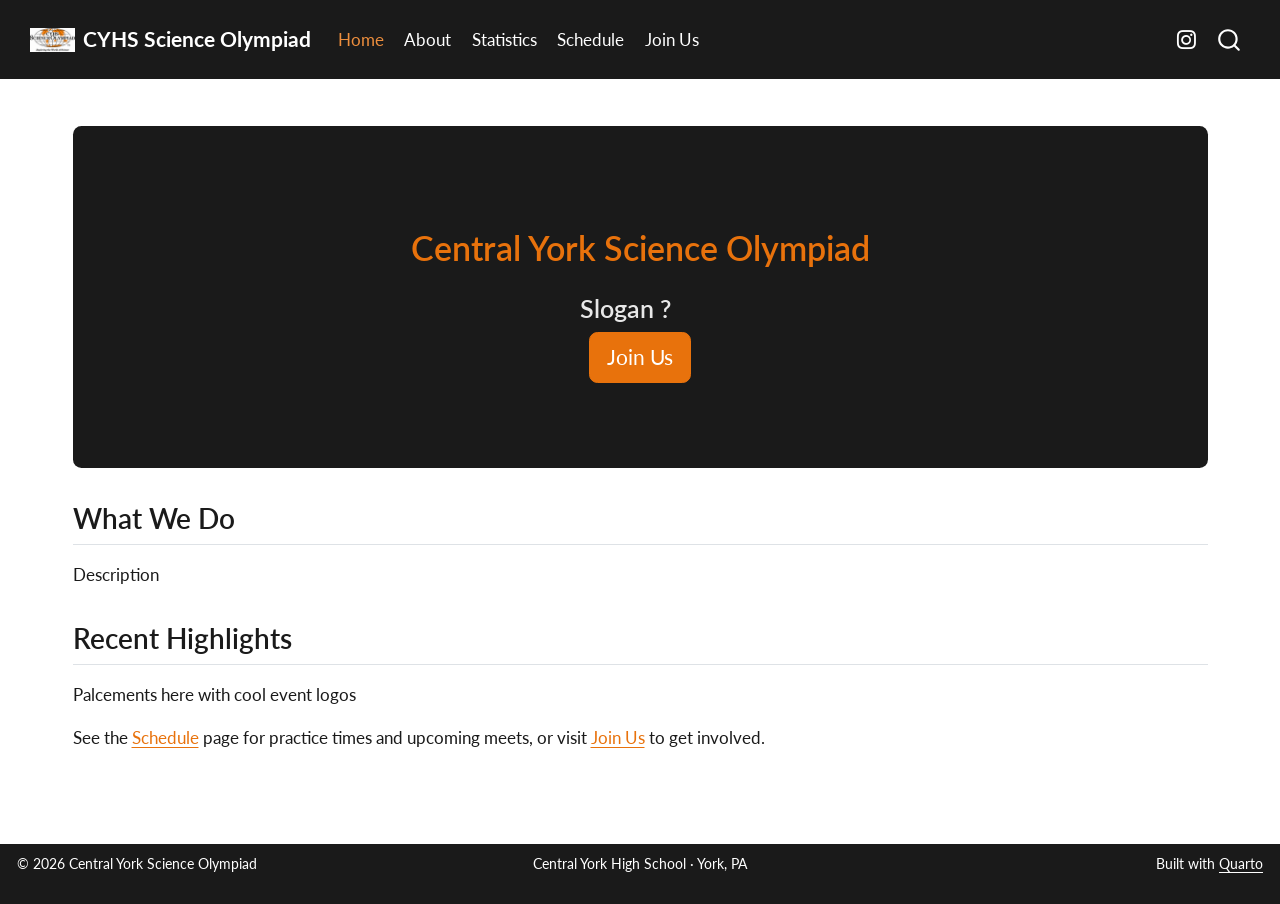
==== docs/index.html @ 3c679096 "fixed stats" ====
<!DOCTYPE html>
<html xmlns="http://www.w3.org/1999/xhtml" lang="en" xml:lang="en"><head>

<meta charset="utf-8">
<meta name="generator" content="quarto-1.10.18">

<meta name="viewport" content="width=device-width, initial-scale=1.0, user-scalable=yes">


<title>Central York Science Olympiad</title>
<style>
/* Default styles provided by pandoc.
** See https://pandoc.org/MANUAL.html#variables-for-html for config info.
*/
span.smallcaps{font-variant: small-caps;}
div.columns{display: flex; gap: 1.5em;}
div.column{flex: auto;}
@media screen {
div.columns{gap: min(4vw, 1.5em);}
div.column{overflow-x: auto;}
}
div.hanging-indent{margin-left: 1.5em; text-indent: -1.5em;}
ul.task-list{list-style: none;}
ul.task-list li input[type="checkbox"] {
  width: 0.8em;
  margin: 0 0.8em 0.2em -1em; /* quarto-specific, see https://github.com/quarto-dev/quarto-cli/issues/4556 */ 
  vertical-align: middle;
}
</style>


<script src="site_libs/quarto-nav/quarto-nav.js"></script>
<script src="site_libs/quarto-nav/headroom.min.js"></script>
<script src="site_libs/clipboard/clipboard.min.js"></script>
<script src="site_libs/quarto-search/autocomplete.umd.js"></script>
<script src="site_libs/quarto-search/fuse.min.js"></script>
<script src="site_libs/quarto-search/quarto-search.js"></script>
<meta name="quarto:offset" content="./">
<link href="./images/CYHSso.png" rel="icon" type="image/png">
<script src="site_libs/quarto-html/quarto.js" type="module"></script>
<script src="site_libs/quarto-html/tabsets/tabsets.js" type="module"></script>
<script src="site_libs/quarto-html/popper.min.js"></script>
<script src="site_libs/quarto-html/tippy.umd.min.js"></script>
<script src="site_libs/quarto-html/anchor.min.js"></script>
<link href="site_libs/quarto-html/tippy.css" rel="stylesheet">
<link href="site_libs/quarto-html/quarto-syntax-highlighting-64a204ab8560d761af7679ceaba22944.css" rel="stylesheet" id="quarto-text-highlighting-styles">
<script src="site_libs/bootstrap/bootstrap.min.js"></script>
<link href="site_libs/bootstrap/bootstrap-icons.css" rel="stylesheet">
<link href="site_libs/bootstrap/bootstrap-e1cdf7e5626cebf085fc516e75eb4f2e.min.css" rel="stylesheet" append-hash="true" id="quarto-bootstrap" data-mode="light">
<script id="quarto-search-options" type="application/json">{
  "location": "navbar",
  "copy-button": false,
  "collapse-after": 3,
  "panel-placement": "end",
  "type": "overlay",
  "limit": 50,
  "keyboard-shortcut": [
    "f",
    "/",
    "s"
  ],
  "show-item-context": false,
  "language": {
    "search-no-results-text": "No results",
    "search-matching-documents-text": "matching documents",
    "search-copy-link-title": "Copy link to search",
    "search-hide-matches-text": "Hide additional matches",
    "search-more-match-text": "more match in this document",
    "search-more-matches-text": "more matches in this document",
    "search-clear-button-title": "Clear",
    "search-text-placeholder": "",
    "search-detached-cancel-button-title": "Cancel",
    "search-submit-button-title": "Submit",
    "search-label": "Search"
  }
}</script>


</head>

<body class="nav-fixed quarto-light">

<div id="quarto-search-results"></div>
  <header id="quarto-header" class="headroom fixed-top">
    <nav class="navbar navbar-expand-lg " data-bs-theme="dark">
      <div class="navbar-container container-fluid">
      <div class="navbar-brand-container mx-auto">
    <a href="./index.html" class="navbar-brand navbar-brand-logo">
    <img src="./images/CYHSso.png" alt="" class="navbar-logo light-content">
    <img src="./images/CYHSso.png" alt="" class="navbar-logo dark-content">
    </a>
    <a class="navbar-brand" href="./index.html">
    <span class="navbar-title">CYHS Science Olympiad</span>
    </a>
  </div>
            <div id="quarto-search" class="" title="Search"></div>
          <button class="navbar-toggler" type="button" data-bs-toggle="collapse" data-bs-target="#navbarCollapse" aria-controls="navbarCollapse" role="menu" aria-expanded="false" aria-label="Toggle navigation" onclick="if (window.quartoToggleHeadroom) { window.quartoToggleHeadroom(); }">
  <span class="navbar-toggler-icon"></span>
</button>
          <div class="collapse navbar-collapse" id="navbarCollapse">
            <ul class="navbar-nav navbar-nav-scroll me-auto">
  <li class="nav-item">
    <a class="nav-link active" href="./index.html" aria-current="page"> 
<span class="menu-text">Home</span></a>
  </li>  
  <li class="nav-item">
    <a class="nav-link" href="./about.html"> 
<span class="menu-text">About</span></a>
  </li>  
  <li class="nav-item">
    <a class="nav-link" href="./stats.html"> 
<span class="menu-text">Statistics</span></a>
  </li>  
  <li class="nav-item">
    <a class="nav-link" href="./schedule.html"> 
<span class="menu-text">Schedule</span></a>
  </li>  
  <li class="nav-item">
    <a class="nav-link" href="./contact.html"> 
<span class="menu-text">Join Us</span></a>
  </li>  
</ul>
            <ul class="navbar-nav navbar-nav-scroll ms-auto">
  <li class="nav-item compact">
    <a class="nav-link" href="https://www.instagram.com/cyhsscioly/"> <i class="bi bi-instagram" role="img" aria-label="Instagram">
</i> 
<span class="menu-text"></span></a>
  </li>  
</ul>
          </div> <!-- /navcollapse -->
            <div class="quarto-navbar-tools">
</div>
      </div> <!-- /container-fluid -->
    </nav>
</header>
<!-- content -->
<div id="quarto-content" class="quarto-container page-columns page-rows-contents page-layout-full page-navbar">
<!-- sidebar -->
<!-- margin-sidebar -->
    
<!-- main -->
<main class="content column-page" id="quarto-document-content"><header id="title-block-header" class="quarto-title-block"></header>




<section id="central-york-science-olympiad" class="level1 hero-banner">
<h1>Central York Science Olympiad</h1>
<section id="slogan" class="level3">
<h3 class="anchored" data-anchor-id="slogan">Slogan ?</h3>
<p><a href="./contact.html" class="btn btn-primary btn-lg" role="button">Join Us</a></p>
</section>
</section>
<section id="what-we-do" class="level2">
<h2 class="anchored" data-anchor-id="what-we-do">What We Do</h2>
<p>Description</p>
</section>
<section id="recent-highlights" class="level2">
<h2 class="anchored" data-anchor-id="recent-highlights">Recent Highlights</h2>
<p>Palcements here with cool event logos</p>
<p>See the <a href="./schedule.html">Schedule</a> page for practice times and upcoming meets, or visit <a href="./contact.html">Join Us</a> to get involved.</p>


</section>

</main> <!-- /main -->
<script id="quarto-html-after-body" type="application/javascript">
  window.document.addEventListener("DOMContentLoaded", function (event) {
    const icon = "";
    const anchorJS = new window.AnchorJS();
    anchorJS.options = {
      placement: 'right',
      icon: icon
    };
    anchorJS.add('.anchored');
    const isCodeAnnotation = (el) => {
      for (const clz of el.classList) {
        if (clz.startsWith('code-annotation-')) {                     
          return true;
        }
      }
      return false;
    }
    const onCopySuccess = function(e) {
      // button target
      const button = e.trigger;
      // don't keep focus
      button.blur();
      // flash "checked"
      button.classList.add('code-copy-button-checked');
      var currentTitle = button.getAttribute("title");
      button.setAttribute("title", "Copied!");
      let tooltip;
      if (window.bootstrap) {
        button.setAttribute("data-bs-toggle", "tooltip");
        button.setAttribute("data-bs-placement", "left");
        button.setAttribute("data-bs-title", "Copied!");
        tooltip = new bootstrap.Tooltip(button, 
          { trigger: "manual", 
            customClass: "code-copy-button-tooltip",
            offset: [0, -8]});
        tooltip.show();    
      }
      setTimeout(function() {
        if (tooltip) {
          tooltip.hide();
          button.removeAttribute("data-bs-title");
          button.removeAttribute("data-bs-toggle");
          button.removeAttribute("data-bs-placement");
        }
        button.setAttribute("title", currentTitle);
        button.classList.remove('code-copy-button-checked');
      }, 1000);
      // clear code selection
      e.clearSelection();
    }
    const getTextToCopy = function(trigger) {
      const outerScaffold = trigger.parentElement.cloneNode(true);
      const codeEl = outerScaffold.querySelector('code');
      for (const childEl of codeEl.children) {
        if (isCodeAnnotation(childEl)) {
          childEl.remove();
        }
      }
      return codeEl.innerText;
    }
    const clipboard = new window.ClipboardJS('.code-copy-button:not([data-in-quarto-modal])', {
      text: getTextToCopy
    });
    clipboard.on('success', onCopySuccess);
    if (window.document.getElementById('quarto-embedded-source-code-modal')) {
      const clipboardModal = new window.ClipboardJS('.code-copy-button[data-in-quarto-modal]', {
        text: getTextToCopy,
        container: window.document.getElementById('quarto-embedded-source-code-modal')
      });
      clipboardModal.on('success', onCopySuccess);
    }
      var localhostRegex = new RegExp(/^(?:http|https):\/\/localhost\:?[0-9]*\//);
      var mailtoRegex = new RegExp(/^mailto:/);
        var filterRegex = new RegExp("https:\/\/cyhsscioly\.github\.io");
      var isInternal = (href) => {
          return filterRegex.test(href) || localhostRegex.test(href) || mailtoRegex.test(href);
      }
      // Inspect non-navigation links and adorn them if external
     var links = window.document.querySelectorAll('a[href]:not(.nav-link):not(.navbar-brand):not(.toc-action):not(.sidebar-link):not(.sidebar-item-toggle):not(.pagination-link):not(.no-external):not([aria-hidden]):not(.dropdown-item):not(.quarto-navigation-tool):not(.about-link)');
      for (var i=0; i<links.length; i++) {
        const link = links[i];
        if (!isInternal(link.href)) {
          // undo the damage that might have been done by quarto-nav.js in the case of
          // links that we want to consider external
          if (link.dataset.originalHref !== undefined) {
            link.href = link.dataset.originalHref;
          }
            // target, if specified
            link.setAttribute("target", "_blank");
            if (link.getAttribute("rel") === null) {
              link.setAttribute("rel", "noopener");
            }
        }
      }
    function tippyHover(el, contentFn, onTriggerFn, onUntriggerFn) {
      const config = {
        allowHTML: true,
        maxWidth: 500,
        delay: 100,
        arrow: false,
        appendTo: function(el) {
            return el.parentElement;
        },
        interactive: true,
        interactiveBorder: 10,
        theme: 'quarto',
        placement: 'bottom-start',
      };
      if (contentFn) {
        config.content = contentFn;
      }
      if (onTriggerFn) {
        config.onTrigger = onTriggerFn;
      }
      if (onUntriggerFn) {
        config.onUntrigger = onUntriggerFn;
      }
      window.tippy(el, config); 
    }
    const noterefs = window.document.querySelectorAll('a[role="doc-noteref"]');
    for (var i=0; i<noterefs.length; i++) {
      const ref = noterefs[i];
      tippyHover(ref, function() {
        // use id or data attribute instead here
        let href = ref.getAttribute('data-footnote-href') || ref.getAttribute('href');
        try { href = new URL(href).hash; } catch {}
        const id = href.replace(/^#\/?/, "");
        const note = window.document.getElementById(id);
        if (note) {
          return note.innerHTML;
        } else {
          return "";
        }
      });
    }
    const xrefs = window.document.querySelectorAll('a.quarto-xref');
    const processXRef = (id, note) => {
      // Strip column container classes
      const stripColumnClz = (el) => {
        el.classList.remove("page-full", "page-columns");
        if (el.children) {
          for (const child of el.children) {
            stripColumnClz(child);
          }
        }
      }
      stripColumnClz(note)
      if (id === null || id.startsWith('sec-')) {
        // Special case sections, only their first couple elements
        const container = document.createElement("div");
        if (note.children && note.children.length > 2) {
          container.appendChild(note.children[0].cloneNode(true));
          for (let i = 1; i < note.children.length; i++) {
            const child = note.children[i];
            if (child.tagName === "P" && child.innerText === "") {
              continue;
            } else {
              container.appendChild(child.cloneNode(true));
              break;
            }
          }
          if (window.Quarto?.typesetMath) {
            window.Quarto.typesetMath(container);
          }
          return container.innerHTML
        } else {
          if (window.Quarto?.typesetMath) {
            window.Quarto.typesetMath(note);
          }
          return note.innerHTML;
        }
      } else {
        // Remove any anchor links if they are present
        const anchorLink = note.querySelector('a.anchorjs-link');
        if (anchorLink) {
          anchorLink.remove();
        }
        if (window.Quarto?.typesetMath) {
          window.Quarto.typesetMath(note);
        }
        if (note.classList.contains("callout")) {
          return note.outerHTML;
        } else {
          return note.innerHTML;
        }
      }
    }
    for (var i=0; i<xrefs.length; i++) {
      const xref = xrefs[i];
      tippyHover(xref, undefined, function(instance) {
        instance.disable();
        let url = xref.getAttribute('href');
        let hash = undefined; 
        if (url.startsWith('#')) {
          hash = url;
        } else {
          try { hash = new URL(url).hash; } catch {}
        }
        if (hash) {
          const id = hash.replace(/^#\/?/, "");
          const note = window.document.getElementById(id);
          if (note !== null) {
            try {
              const html = processXRef(id, note.cloneNode(true));
              instance.setContent(html);
            } finally {
              instance.enable();
              instance.show();
            }
          } else {
            // See if we can fetch this
            fetch(url.split('#')[0])
            .then(res => res.text())
            .then(html => {
              const parser = new DOMParser();
              const htmlDoc = parser.parseFromString(html, "text/html");
              const note = htmlDoc.getElementById(id);
              if (note !== null) {
                const html = processXRef(id, note);
                instance.setContent(html);
              } 
            }).finally(() => {
              instance.enable();
              instance.show();
            });
          }
        } else {
          // See if we can fetch a full url (with no hash to target)
          // This is a special case and we should probably do some content thinning / targeting
          fetch(url)
          .then(res => res.text())
          .then(html => {
            const parser = new DOMParser();
            const htmlDoc = parser.parseFromString(html, "text/html");
            const note = htmlDoc.querySelector('main.content');
            if (note !== null) {
              // This should only happen for chapter cross references
              // (since there is no id in the URL)
              // remove the first header
              if (note.children.length > 0 && note.children[0].tagName === "HEADER") {
                note.children[0].remove();
              }
              const html = processXRef(null, note);
              instance.setContent(html);
            } 
          }).finally(() => {
            instance.enable();
            instance.show();
          });
        }
      }, function(instance) {
      });
    }
        let selectedAnnoteEl;
        const selectorForAnnotation = ( cell, annotation) => {
          let cellAttr = 'data-code-cell="' + cell + '"';
          let lineAttr = 'data-code-annotation="' +  annotation + '"';
          const selector = 'span[' + cellAttr + '][' + lineAttr + ']';
          return selector;
        }
        const selectCodeLines = (annoteEl) => {
          const doc = window.document;
          const targetCell = annoteEl.getAttribute("data-target-cell");
          const targetAnnotation = annoteEl.getAttribute("data-target-annotation");
          const annoteSpan = window.document.querySelector(selectorForAnnotation(targetCell, targetAnnotation));
          const lines = annoteSpan.getAttribute("data-code-lines").split(",");
          const lineIds = lines.map((line) => {
            return targetCell + "-" + line;
          })
          let top = null;
          let height = null;
          let parent = null;
          if (lineIds.length > 0) {
              //compute the position of the single el (top and bottom and make a div)
              const el = window.document.getElementById(lineIds[0]);
              top = el.offsetTop;
              height = el.offsetHeight;
              parent = el.parentElement.parentElement;
            if (lineIds.length > 1) {
              const lastEl = window.document.getElementById(lineIds[lineIds.length - 1]);
              const bottom = lastEl.offsetTop + lastEl.offsetHeight;
              height = bottom - top;
            }
            if (top !== null && height !== null && parent !== null) {
              // cook up a div (if necessary) and position it 
              let div = window.document.getElementById("code-annotation-line-highlight");
              if (div === null) {
                div = window.document.createElement("div");
                div.setAttribute("id", "code-annotation-line-highlight");
                div.style.position = 'absolute';
                parent.appendChild(div);
              }
              div.style.top = top - 2 + "px";
              div.style.height = height + 4 + "px";
              div.style.left = 0;
              let gutterDiv = window.document.getElementById("code-annotation-line-highlight-gutter");
              if (gutterDiv === null) {
                gutterDiv = window.document.createElement("div");
                gutterDiv.setAttribute("id", "code-annotation-line-highlight-gutter");
                gutterDiv.style.position = 'absolute';
                const codeCell = window.document.getElementById(targetCell);
                const gutter = codeCell.querySelector('.code-annotation-gutter');
                gutter.appendChild(gutterDiv);
              }
              gutterDiv.style.top = top - 2 + "px";
              gutterDiv.style.height = height + 4 + "px";
            }
            selectedAnnoteEl = annoteEl;
          }
        };
        const unselectCodeLines = () => {
          const elementsIds = ["code-annotation-line-highlight", "code-annotation-line-highlight-gutter"];
          elementsIds.forEach((elId) => {
            const div = window.document.getElementById(elId);
            if (div) {
              div.remove();
            }
          });
          selectedAnnoteEl = undefined;
        };
          // Handle positioning of the toggle
      window.addEventListener(
        "resize",
        throttle(() => {
          elRect = undefined;
          if (selectedAnnoteEl) {
            selectCodeLines(selectedAnnoteEl);
          }
        }, 10)
      );
      function throttle(fn, ms) {
      let throttle = false;
      let timer;
        return (...args) => {
          if(!throttle) { // first call gets through
              fn.apply(this, args);
              throttle = true;
          } else { // all the others get throttled
              if(timer) clearTimeout(timer); // cancel #2
              timer = setTimeout(() => {
                fn.apply(this, args);
                timer = throttle = false;
              }, ms);
          }
        };
      }
        // Attach click handler to the DT
        const annoteDls = window.document.querySelectorAll('dt[data-target-cell]');
        for (const annoteDlNode of annoteDls) {
          annoteDlNode.addEventListener('click', (event) => {
            const clickedEl = event.target;
            if (clickedEl !== selectedAnnoteEl) {
              unselectCodeLines();
              const activeEl = window.document.querySelector('dt[data-target-cell].code-annotation-active');
              if (activeEl) {
                activeEl.classList.remove('code-annotation-active');
              }
              selectCodeLines(clickedEl);
              clickedEl.classList.add('code-annotation-active');
            } else {
              // Unselect the line
              unselectCodeLines();
              clickedEl.classList.remove('code-annotation-active');
            }
          });
        }
    const findCites = (el) => {
      const parentEl = el.parentElement;
      if (parentEl) {
        const cites = parentEl.dataset.cites;
        if (cites) {
          return {
            el,
            cites: cites.split(' ')
          };
        } else {
          return findCites(el.parentElement)
        }
      } else {
        return undefined;
      }
    };
    var bibliorefs = window.document.querySelectorAll('a[role="doc-biblioref"]');
    for (var i=0; i<bibliorefs.length; i++) {
      const ref = bibliorefs[i];
      const citeInfo = findCites(ref);
      if (citeInfo) {
        tippyHover(citeInfo.el, function() {
          var popup = window.document.createElement('div');
          citeInfo.cites.forEach(function(cite) {
            var citeDiv = window.document.createElement('div');
            citeDiv.classList.add('hanging-indent');
            citeDiv.classList.add('csl-entry');
            var biblioDiv = window.document.getElementById('ref-' + cite);
            if (biblioDiv) {
              citeDiv.innerHTML = biblioDiv.innerHTML;
            }
            popup.appendChild(citeDiv);
          });
          return popup.innerHTML;
        });
      }
    }
  });
  </script>
</div> <!-- /content -->
<footer class="footer">
  <div class="nav-footer">
    <div class="nav-footer-left">
<p>© 2026 Central York Science Olympiad</p>
</div>   
    <div class="nav-footer-center">
<p>Central York High School · York, PA</p>
</div>
    <div class="nav-footer-right">
<p>Built with <a href="https://quarto.org">Quarto</a></p>
</div>
  </div>
</footer>




</body></html>
---- docs/site_libs/quarto-html/tippy.css ----
.tippy-box[data-animation=fade][data-state=hidden]{opacity:0}[data-tippy-root]{max-width:calc(100vw - 10px)}.tippy-box{position:relative;background-color:#333;color:#fff;border-radius:4px;font-size:14px;line-height:1.4;white-space:normal;outline:0;transition-property:transform,visibility,opacity}.tippy-box[data-placement^=top]>.tippy-arrow{bottom:0}.tippy-box[data-placement^=top]>.tippy-arrow:before{bottom:-7px;left:0;border-width:8px 8px 0;border-top-color:initial;transform-origin:center top}.tippy-box[data-placement^=bottom]>.tippy-arrow{top:0}.tippy-box[data-placement^=bottom]>.tippy-arrow:before{top:-7px;left:0;border-width:0 8px 8px;border-bottom-color:initial;transform-origin:center bottom}.tippy-box[data-placement^=left]>.tippy-arrow{right:0}.tippy-box[data-placement^=left]>.tippy-arrow:before{border-width:8px 0 8px 8px;border-left-color:initial;right:-7px;transform-origin:center left}.tippy-box[data-placement^=right]>.tippy-arrow{left:0}.tippy-box[data-placement^=right]>.tippy-arrow:before{left:-7px;border-width:8px 8px 8px 0;border-right-color:initial;transform-origin:center right}.tippy-box[data-inertia][data-state=visible]{transition-timing-function:cubic-bezier(.54,1.5,.38,1.11)}.tippy-arrow{width:16px;height:16px;color:#333}.tippy-arrow:before{content:"";position:absolute;border-color:transparent;border-style:solid}.tippy-content{position:relative;padding:5px 9px;z-index:1}
---- docs/site_libs/quarto-html/quarto-syntax-highlighting-64a204ab8560d761af7679ceaba22944.css ----
/* quarto syntax highlight colors */
:root {
  --quarto-hl-ot-color: #003B4F;
  --quarto-hl-at-color: #657422;
  --quarto-hl-ss-color: #20794D;
  --quarto-hl-an-color: #5E5E5E;
  --quarto-hl-fu-color: #4758AB;
  --quarto-hl-st-color: #20794D;
  --quarto-hl-cf-color: #003B4F;
  --quarto-hl-op-color: #5E5E5E;
  --quarto-hl-er-color: #AD0000;
  --quarto-hl-bn-color: #AD0000;
  --quarto-hl-al-color: #AD0000;
  --quarto-hl-va-color: #111111;
  --quarto-hl-bu-color: inherit;
  --quarto-hl-ex-color: inherit;
  --quarto-hl-pp-color: #AD0000;
  --quarto-hl-in-color: #5E5E5E;
  --quarto-hl-vs-color: #20794D;
  --quarto-hl-wa-color: #5E5E5E;
  --quarto-hl-do-color: #5E5E5E;
  --quarto-hl-im-color: #00769E;
  --quarto-hl-ch-color: #20794D;
  --quarto-hl-dt-color: #AD0000;
  --quarto-hl-fl-color: #AD0000;
  --quarto-hl-co-color: #5E5E5E;
  --quarto-hl-cv-color: #5E5E5E;
  --quarto-hl-cn-color: #8f5902;
  --quarto-hl-sc-color: #5E5E5E;
  --quarto-hl-dv-color: #AD0000;
  --quarto-hl-kw-color: #003B4F;
}

/* other quarto variables */
:root {
  --quarto-font-monospace: SFMono-Regular, Menlo, Monaco, Consolas, "Liberation Mono", "Courier New", monospace;
}

/* syntax highlight based on Pandoc's rules */
pre > code.sourceCode > span {
  color: #003B4F;
}

code.sourceCode > span {
  color: #003B4F;
}

div.sourceCode,
div.sourceCode pre.sourceCode {
  color: #003B4F;
}

/* Normal */
code span {
  color: #003B4F;
}

/* Alert */
code span.al {
  color: #AD0000;
  font-style: inherit;
}

/* Annotation */
code span.an {
  color: #5E5E5E;
  font-style: inherit;
}

/* Attribute */
code span.at {
  color: #657422;
  font-style: inherit;
}

/* BaseN */
code span.bn {
  color: #AD0000;
  font-style: inherit;
}

/* BuiltIn */
code span.bu {
  font-style: inherit;
}

/* ControlFlow */
code span.cf {
  color: #003B4F;
  font-weight: bold;
  font-style: inherit;
}

/* Char */
code span.ch {
  color: #20794D;
  font-style: inherit;
}

/* Constant */
code span.cn {
  color: #8f5902;
  font-style: inherit;
}

/* Comment */
code span.co {
  color: #5E5E5E;
  font-style: inherit;
}

/* CommentVar */
code span.cv {
  color: #5E5E5E;
  font-style: italic;
}

/* Documentation */
code span.do {
  color: #5E5E5E;
  font-style: italic;
}

/* DataType */
code span.dt {
  color: #AD0000;
  font-style: inherit;
}

/* DecVal */
code span.dv {
  color: #AD0000;
  font-style: inherit;
}

/* Error */
code span.er {
  color: #AD0000;
  font-style: inherit;
}

/* Extension */
code span.ex {
  font-style: inherit;
}

/* Float */
code span.fl {
  color: #AD0000;
  font-style: inherit;
}

/* Function */
code span.fu {
  color: #4758AB;
  font-style: inherit;
}

/* Import */
code span.im {
  color: #00769E;
  font-style: inherit;
}

/* Information */
code span.in {
  color: #5E5E5E;
  font-style: inherit;
}

/* Keyword */
code span.kw {
  color: #003B4F;
  font-weight: bold;
  font-style: inherit;
}

/* Operator */
code span.op {
  color: #5E5E5E;
  font-style: inherit;
}

/* Other */
code span.ot {
  color: #003B4F;
  font-style: inherit;
}

/* Preprocessor */
code span.pp {
  color: #AD0000;
  font-style: inherit;
}

/* SpecialChar */
code span.sc {
  color: #5E5E5E;
  font-style: inherit;
}

/* SpecialString */
code span.ss {
  color: #20794D;
  font-style: inherit;
}

/* String */
code span.st {
  color: #20794D;
  font-style: inherit;
}

/* Variable */
code span.va {
  color: #111111;
  font-style: inherit;
}

/* VerbatimString */
code span.vs {
  color: #20794D;
  font-style: inherit;
}

/* Warning */
code span.wa {
  color: #5E5E5E;
  font-style: italic;
}

.prevent-inlining {
  content: "</";
}

/*# sourceMappingURL=9d8d5bb603a83b8298b89080a598c93b.css.map */
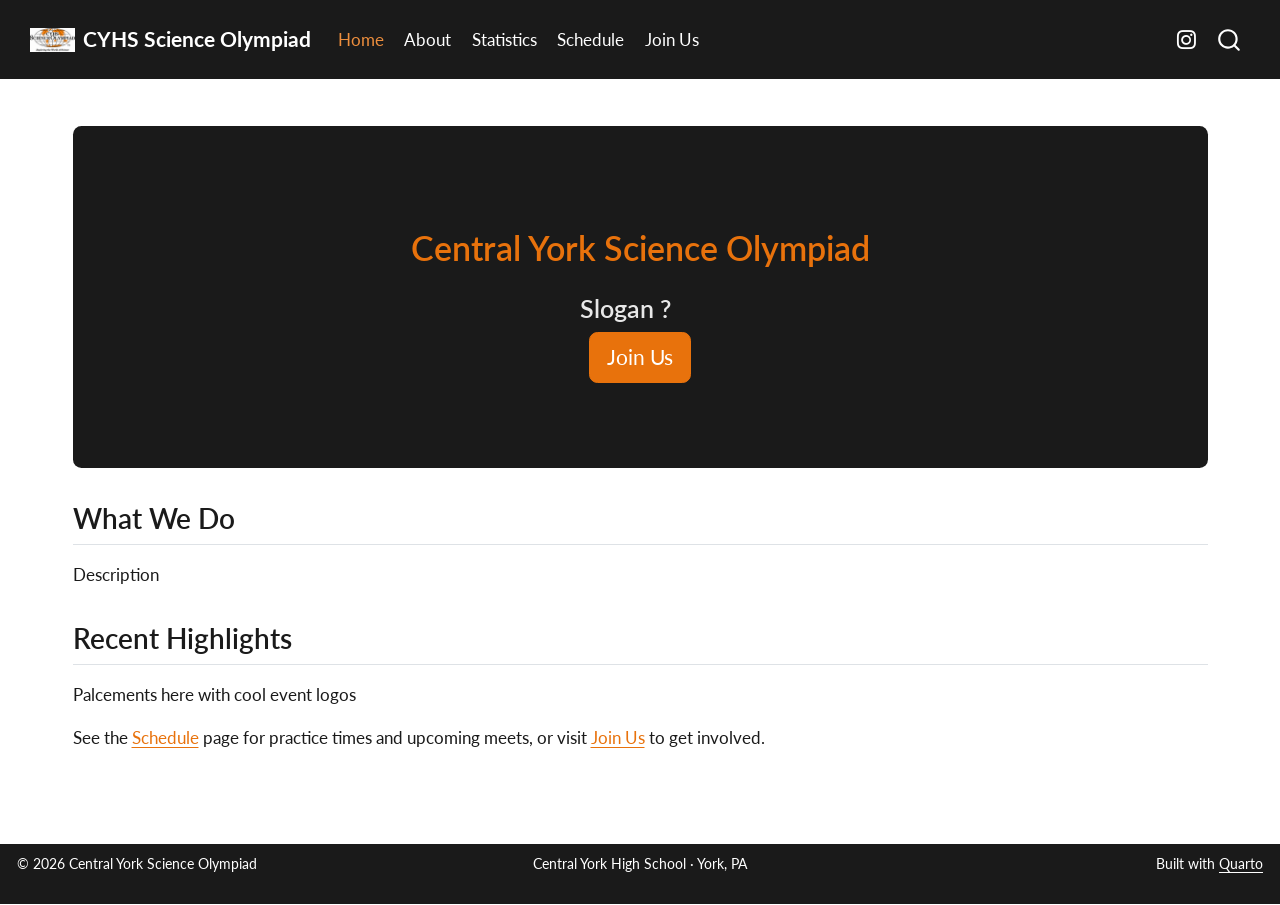
==== commit edf598f6: "Update rendered Quarto site" ====
(no text change in the page or its own stylesheets)
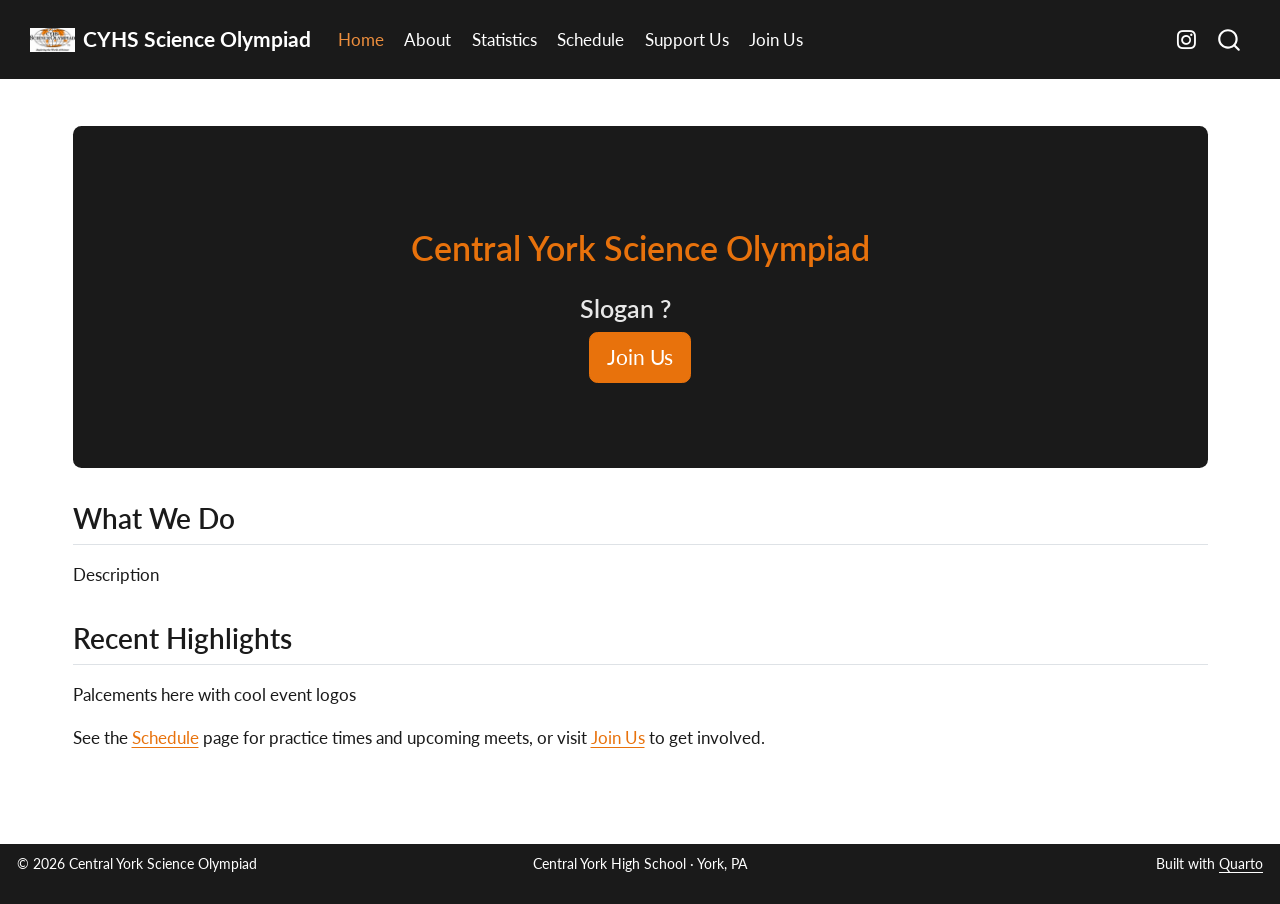
==== commit 42f3e2aa: "sponsorship.qmd" ====
--- a/docs/index.html
+++ b/docs/index.html
@@ -116,6 +116,10 @@
 <span class="menu-text">Schedule</span></a>
   </li>  
   <li class="nav-item">
+    <a class="nav-link" href="./sponsor.html"> 
+<span class="menu-text">Support Us</span></a>
+  </li>  
+  <li class="nav-item">
     <a class="nav-link" href="./contact.html"> 
 <span class="menu-text">Join Us</span></a>
   </li>  
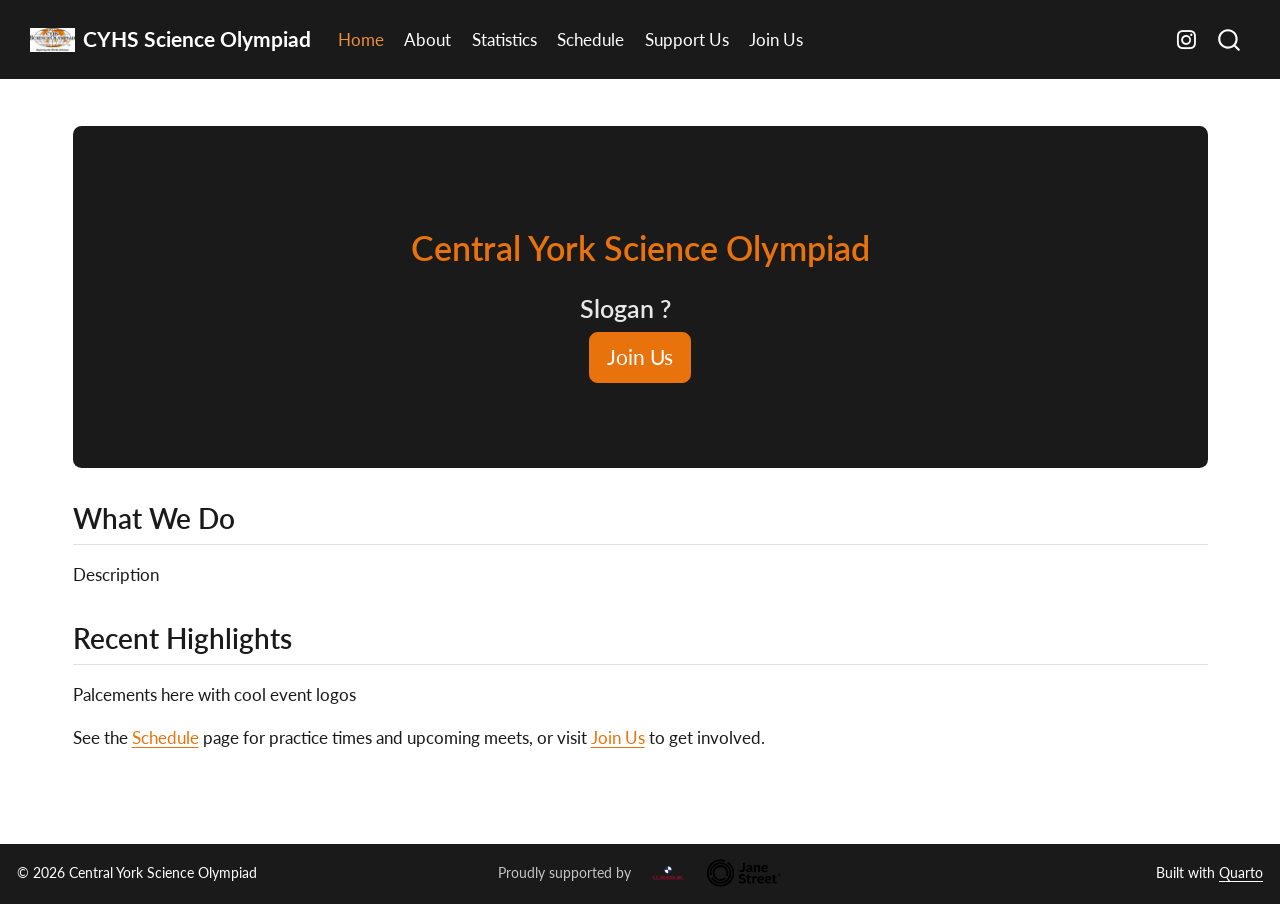
==== commit 0385eb83: "sponsor scss fix" ====
--- a/docs/index.html
+++ b/docs/index.html
@@ -46,7 +46,7 @@
 <link href="site_libs/quarto-html/quarto-syntax-highlighting-64a204ab8560d761af7679ceaba22944.css" rel="stylesheet" id="quarto-text-highlighting-styles">
 <script src="site_libs/bootstrap/bootstrap.min.js"></script>
 <link href="site_libs/bootstrap/bootstrap-icons.css" rel="stylesheet">
-<link href="site_libs/bootstrap/bootstrap-e1cdf7e5626cebf085fc516e75eb4f2e.min.css" rel="stylesheet" append-hash="true" id="quarto-bootstrap" data-mode="light">
+<link href="site_libs/bootstrap/bootstrap-d4341acb632472fec17f1304fb5a7d5d.min.css" rel="stylesheet" append-hash="true" id="quarto-bootstrap" data-mode="light">
 <script id="quarto-search-options" type="application/json">{
   "location": "navbar",
   "copy-button": false,
@@ -241,7 +241,7 @@
     }
       var localhostRegex = new RegExp(/^(?:http|https):\/\/localhost\:?[0-9]*\//);
       var mailtoRegex = new RegExp(/^mailto:/);
-        var filterRegex = new RegExp("https:\/\/cyhsscioly\.github\.io");
+        var filterRegex = new RegExp("https:\/\/coen-beamesderfer\.github\.io\/cyhs-scioly\/");
       var isInternal = (href) => {
           return filterRegex.test(href) || localhostRegex.test(href) || mailtoRegex.test(href);
       }
@@ -580,8 +580,20 @@
 <p>© 2026 Central York Science Olympiad</p>
 </div>   
     <div class="nav-footer-center">
-<p>Central York High School · York, PA</p>
+      <ul class="footer-items list-unstyled">
+    <li class="nav-item">
+ <div class="footer-sponsors">
+   <span>Proudly supported by</span>
+   <a href="https://www.csdavidson.com/" aria-label="C.S. Davidson, Inc.">
+     <img src="images/cs-davidson.png" alt="C.S. Davidson, Inc.">
+  </a>
+  <a href="https://www.janestreet.com/" aria-label="Jane Street">
+    <img src="images/jane-street.png" alt="Jane Street">
+  </a>
 </div>
+  </li>  
+</ul>
+    </div>
     <div class="nav-footer-right">
 <p>Built with <a href="https://quarto.org">Quarto</a></p>
 </div>
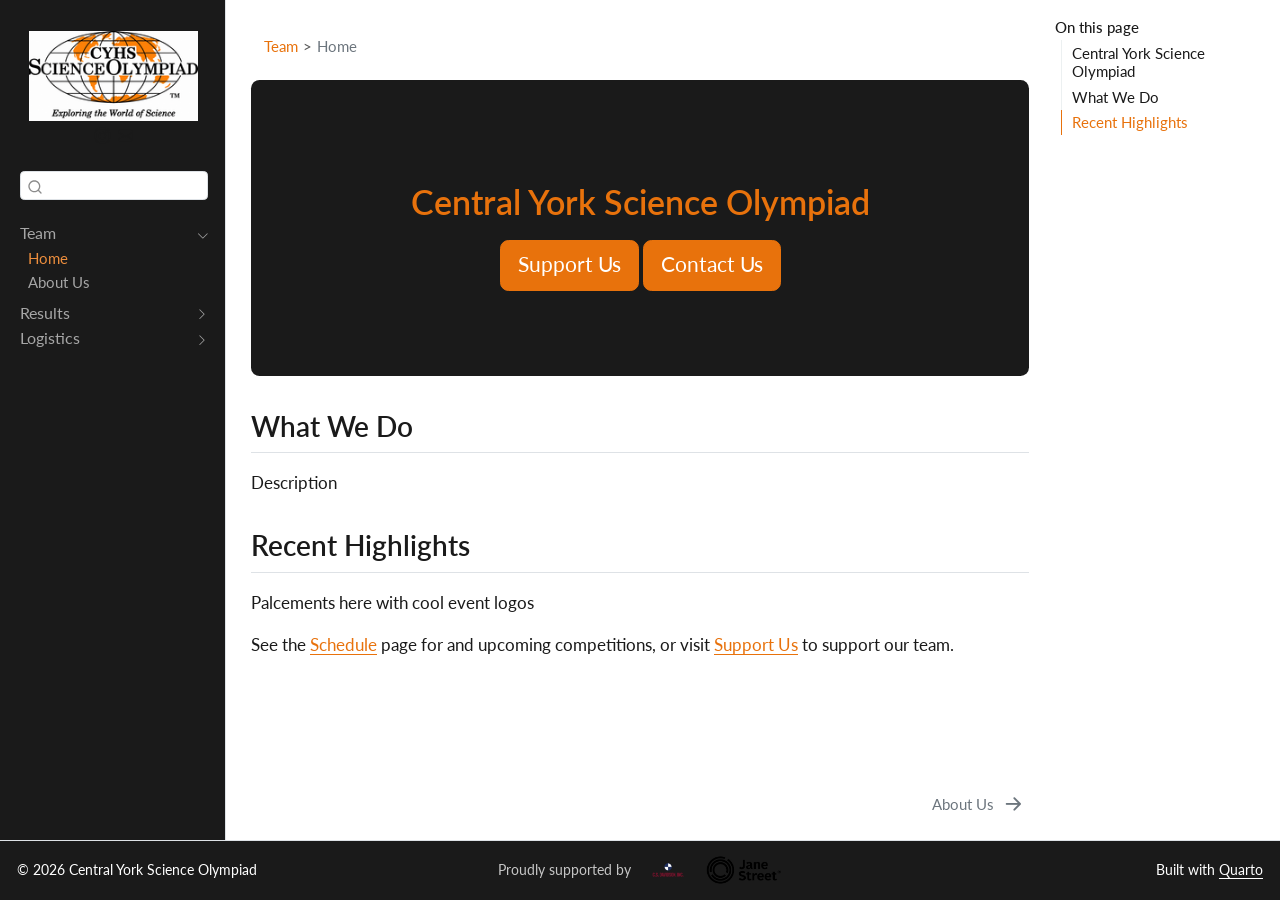
==== commit 96d025f7: "push" ====
--- a/docs/index.html
+++ b/docs/index.html
@@ -30,12 +30,12 @@
 
 
 <script src="site_libs/quarto-nav/quarto-nav.js"></script>
-<script src="site_libs/quarto-nav/headroom.min.js"></script>
 <script src="site_libs/clipboard/clipboard.min.js"></script>
 <script src="site_libs/quarto-search/autocomplete.umd.js"></script>
 <script src="site_libs/quarto-search/fuse.min.js"></script>
 <script src="site_libs/quarto-search/quarto-search.js"></script>
 <meta name="quarto:offset" content="./">
+<link href="./about.html" rel="next">
 <link href="./images/CYHSso.png" rel="icon" type="image/png">
 <script src="site_libs/quarto-html/quarto.js" type="module"></script>
 <script src="site_libs/quarto-html/tabsets/tabsets.js" type="module"></script>
@@ -46,13 +46,13 @@
 <link href="site_libs/quarto-html/quarto-syntax-highlighting-64a204ab8560d761af7679ceaba22944.css" rel="stylesheet" id="quarto-text-highlighting-styles">
 <script src="site_libs/bootstrap/bootstrap.min.js"></script>
 <link href="site_libs/bootstrap/bootstrap-icons.css" rel="stylesheet">
-<link href="site_libs/bootstrap/bootstrap-d4341acb632472fec17f1304fb5a7d5d.min.css" rel="stylesheet" append-hash="true" id="quarto-bootstrap" data-mode="light">
+<link href="site_libs/bootstrap/bootstrap-606f4e8d3a3a1109a6708a81eac877b6.min.css" rel="stylesheet" append-hash="true" id="quarto-bootstrap" data-mode="light">
 <script id="quarto-search-options" type="application/json">{
-  "location": "navbar",
+  "location": "sidebar",
   "copy-button": false,
   "collapse-after": 3,
-  "panel-placement": "end",
-  "type": "overlay",
+  "panel-placement": "start",
+  "type": "textbox",
   "limit": 50,
   "keyboard-shortcut": [
     "f",
@@ -78,82 +78,139 @@
 
 </head>
 
-<body class="nav-fixed quarto-light">
+<body class="nav-sidebar docked quarto-light">
 
 <div id="quarto-search-results"></div>
   <header id="quarto-header" class="headroom fixed-top">
-    <nav class="navbar navbar-expand-lg " data-bs-theme="dark">
-      <div class="navbar-container container-fluid">
-      <div class="navbar-brand-container mx-auto">
-    <a href="./index.html" class="navbar-brand navbar-brand-logo">
-    <img src="./images/CYHSso.png" alt="" class="navbar-logo light-content">
-    <img src="./images/CYHSso.png" alt="" class="navbar-logo dark-content">
-    </a>
-    <a class="navbar-brand" href="./index.html">
-    <span class="navbar-title">CYHS Science Olympiad</span>
-    </a>
-  </div>
-            <div id="quarto-search" class="" title="Search"></div>
-          <button class="navbar-toggler" type="button" data-bs-toggle="collapse" data-bs-target="#navbarCollapse" aria-controls="navbarCollapse" role="menu" aria-expanded="false" aria-label="Toggle navigation" onclick="if (window.quartoToggleHeadroom) { window.quartoToggleHeadroom(); }">
-  <span class="navbar-toggler-icon"></span>
-</button>
-          <div class="collapse navbar-collapse" id="navbarCollapse">
-            <ul class="navbar-nav navbar-nav-scroll me-auto">
-  <li class="nav-item">
-    <a class="nav-link active" href="./index.html" aria-current="page"> 
-<span class="menu-text">Home</span></a>
-  </li>  
-  <li class="nav-item">
-    <a class="nav-link" href="./about.html"> 
-<span class="menu-text">About</span></a>
-  </li>  
-  <li class="nav-item">
-    <a class="nav-link" href="./stats.html"> 
-<span class="menu-text">Statistics</span></a>
-  </li>  
-  <li class="nav-item">
-    <a class="nav-link" href="./schedule.html"> 
-<span class="menu-text">Schedule</span></a>
-  </li>  
-  <li class="nav-item">
-    <a class="nav-link" href="./sponsor.html"> 
-<span class="menu-text">Support Us</span></a>
-  </li>  
-  <li class="nav-item">
-    <a class="nav-link" href="./contact.html"> 
-<span class="menu-text">Join Us</span></a>
-  </li>  
-</ul>
-            <ul class="navbar-nav navbar-nav-scroll ms-auto">
-  <li class="nav-item compact">
-    <a class="nav-link" href="https://www.instagram.com/cyhsscioly/"> <i class="bi bi-instagram" role="img" aria-label="Instagram">
-</i> 
-<span class="menu-text"></span></a>
-  </li>  
-</ul>
-          </div> <!-- /navcollapse -->
-            <div class="quarto-navbar-tools">
-</div>
-      </div> <!-- /container-fluid -->
-    </nav>
+  <nav class="quarto-secondary-nav">
+    <div class="container-fluid d-flex">
+      <button type="button" class="quarto-btn-toggle btn" data-bs-toggle="collapse" role="button" data-bs-target=".quarto-sidebar-collapse-item" aria-controls="quarto-sidebar" aria-expanded="false" aria-label="Toggle sidebar navigation" onclick="if (window.quartoToggleHeadroom) { window.quartoToggleHeadroom(); }">
+        <i class="bi bi-layout-text-sidebar-reverse"></i>
+      </button>
+        <nav class="quarto-page-breadcrumbs" aria-label="breadcrumb"><ol class="breadcrumb"><li class="breadcrumb-item"><a href="./index.html">Team</a></li><li class="breadcrumb-item"><a href="./index.html">Home</a></li></ol></nav>
+        <a class="flex-grow-1" role="navigation" data-bs-toggle="collapse" data-bs-target=".quarto-sidebar-collapse-item" aria-controls="quarto-sidebar" aria-expanded="false" aria-label="Toggle sidebar navigation" onclick="if (window.quartoToggleHeadroom) { window.quartoToggleHeadroom(); }">      
+        </a>
+      <button type="button" class="btn quarto-search-button" aria-label="Search" onclick="window.quartoOpenSearch();">
+        <i class="bi bi-search"></i>
+      </button>
+    </div>
+  </nav>
 </header>
 <!-- content -->
-<div id="quarto-content" class="quarto-container page-columns page-rows-contents page-layout-full page-navbar">
+<div id="quarto-content" class="quarto-container page-columns page-rows-contents page-layout-full">
 <!-- sidebar -->
+  <nav id="quarto-sidebar" class="sidebar collapse collapse-horizontal quarto-sidebar-collapse-item sidebar-navigation docked overflow-auto">
+    <div class="pt-lg-2 mt-2 text-center sidebar-header">
+      <a href="./index.html" class="sidebar-logo-link">
+      <img src="./images/CYHSso.png" alt="Central York Science Olympiad logo" class="sidebar-logo light-content py-0 d-lg-inline d-none">
+      <img src="./images/CYHSso.png" alt="Central York Science Olympiad logo" class="sidebar-logo dark-content py-0 d-lg-inline d-none">
+      </a>
+      <div class="sidebar-tools-main">
+    <a href="https://www.instagram.com/cyhsscioly/" title="" class="quarto-navigation-tool px-1" aria-label=""><i class="bi bi-instagram"></i></a>
+    <a href="mailto:scioly@cypanthers.org" title="Email" class="quarto-navigation-tool px-1" aria-label="Email"><i class="bi bi-envelope-fill"></i></a>
+</div>
+      </div>
+        <div class="mt-2 flex-shrink-0 align-items-center">
+        <div class="sidebar-search">
+        <div id="quarto-search" class="" title="Search"></div>
+        </div>
+        </div>
+    <div class="sidebar-menu-container"> 
+    <ul class="list-unstyled mt-1">
+        <li class="sidebar-item sidebar-item-section">
+      <div class="sidebar-item-container"> 
+            <a class="sidebar-item-text sidebar-link text-start" data-bs-toggle="collapse" data-bs-target="#quarto-sidebar-section-1" role="navigation" aria-expanded="true">
+ <span class="menu-text">Team</span></a>
+          <a class="sidebar-item-toggle text-start" data-bs-toggle="collapse" data-bs-target="#quarto-sidebar-section-1" role="navigation" aria-expanded="true" aria-label="Toggle section">
+            <i class="bi bi-chevron-right ms-2"></i>
+          </a> 
+      </div>
+      <ul id="quarto-sidebar-section-1" class="collapse list-unstyled sidebar-section depth1 show">  
+          <li class="sidebar-item">
+  <div class="sidebar-item-container"> 
+  <a href="./index.html" class="sidebar-item-text sidebar-link active">
+ <span class="menu-text">Home</span></a>
+  </div>
+</li>
+          <li class="sidebar-item">
+  <div class="sidebar-item-container"> 
+  <a href="./about.html" class="sidebar-item-text sidebar-link">
+ <span class="menu-text">About Us</span></a>
+  </div>
+</li>
+      </ul>
+  </li>
+        <li class="sidebar-item sidebar-item-section">
+      <div class="sidebar-item-container"> 
+            <a class="sidebar-item-text sidebar-link text-start collapsed" data-bs-toggle="collapse" data-bs-target="#quarto-sidebar-section-2" role="navigation" aria-expanded="false">
+ <span class="menu-text">Results</span></a>
+          <a class="sidebar-item-toggle text-start collapsed" data-bs-toggle="collapse" data-bs-target="#quarto-sidebar-section-2" role="navigation" aria-expanded="false" aria-label="Toggle section">
+            <i class="bi bi-chevron-right ms-2"></i>
+          </a> 
+      </div>
+      <ul id="quarto-sidebar-section-2" class="collapse list-unstyled sidebar-section depth1 ">  
+          <li class="sidebar-item">
+  <div class="sidebar-item-container"> 
+  <a href="./schedule.html" class="sidebar-item-text sidebar-link">
+ <span class="menu-text">Schedule</span></a>
+  </div>
+</li>
+          <li class="sidebar-item">
+  <div class="sidebar-item-container"> 
+  <a href="./stats.html" class="sidebar-item-text sidebar-link">
+ <span class="menu-text">Statistics</span></a>
+  </div>
+</li>
+      </ul>
+  </li>
+        <li class="sidebar-item sidebar-item-section">
+      <div class="sidebar-item-container"> 
+            <a class="sidebar-item-text sidebar-link text-start collapsed" data-bs-toggle="collapse" data-bs-target="#quarto-sidebar-section-3" role="navigation" aria-expanded="false">
+ <span class="menu-text">Logistics</span></a>
+          <a class="sidebar-item-toggle text-start collapsed" data-bs-toggle="collapse" data-bs-target="#quarto-sidebar-section-3" role="navigation" aria-expanded="false" aria-label="Toggle section">
+            <i class="bi bi-chevron-right ms-2"></i>
+          </a> 
+      </div>
+      <ul id="quarto-sidebar-section-3" class="collapse list-unstyled sidebar-section depth1 ">  
+          <li class="sidebar-item">
+  <div class="sidebar-item-container"> 
+  <a href="./contact.html" class="sidebar-item-text sidebar-link">
+ <span class="menu-text">Contact Us</span></a>
+  </div>
+</li>
+          <li class="sidebar-item">
+  <div class="sidebar-item-container"> 
+  <a href="./sponsor.html" class="sidebar-item-text sidebar-link">
+ <span class="menu-text">Support Us</span></a>
+  </div>
+</li>
+      </ul>
+  </li>
+    </ul>
+    </div>
+</nav>
+<div id="quarto-sidebar-glass" class="quarto-sidebar-collapse-item" data-bs-toggle="collapse" data-bs-target=".quarto-sidebar-collapse-item"></div>
 <!-- margin-sidebar -->
-    
+    <div id="quarto-margin-sidebar" class="sidebar margin-sidebar">
+        <nav id="TOC" role="doc-toc" class="toc-active">
+    <h2 id="toc-title">On this page</h2>
+   
+  <ul>
+  <li><a href="#central-york-science-olympiad" id="toc-central-york-science-olympiad" class="nav-link active" data-scroll-target="#central-york-science-olympiad">Central York Science Olympiad</a></li>
+  <li><a href="#what-we-do" id="toc-what-we-do" class="nav-link" data-scroll-target="#what-we-do">What We Do</a></li>
+  <li><a href="#recent-highlights" id="toc-recent-highlights" class="nav-link" data-scroll-target="#recent-highlights">Recent Highlights</a></li>
+  </ul>
+</nav>
+    </div>
 <!-- main -->
-<main class="content column-page" id="quarto-document-content"><header id="title-block-header" class="quarto-title-block"></header>
+<main class="content column-body" id="quarto-document-content"><header id="title-block-header" class="quarto-title-block"><nav class="quarto-page-breadcrumbs quarto-title-breadcrumbs d-none d-lg-block" aria-label="breadcrumb"><ol class="breadcrumb"><li class="breadcrumb-item"><a href="./index.html">Team</a></li><li class="breadcrumb-item"><a href="./index.html">Home</a></li></ol></nav></header>
 
 
 
 
 <section id="central-york-science-olympiad" class="level1 hero-banner">
 <h1>Central York Science Olympiad</h1>
-<section id="slogan" class="level3">
-<h3 class="anchored" data-anchor-id="slogan">Slogan ?</h3>
-<p><a href="./contact.html" class="btn btn-primary btn-lg" role="button">Join Us</a></p>
-</section>
+<p><a href="./sponsor.html" class="btn btn-primary btn-lg" role="button">Support Us</a> <a href="./contact.html" class="btn btn-primary btn-lg" role="button">Contact Us</a></p>
 </section>
 <section id="what-we-do" class="level2">
 <h2 class="anchored" data-anchor-id="what-we-do">What We Do</h2>
@@ -162,7 +219,7 @@
 <section id="recent-highlights" class="level2">
 <h2 class="anchored" data-anchor-id="recent-highlights">Recent Highlights</h2>
 <p>Palcements here with cool event logos</p>
-<p>See the <a href="./schedule.html">Schedule</a> page for practice times and upcoming meets, or visit <a href="./contact.html">Join Us</a> to get involved.</p>
+<p>See the <a href="./schedule.html">Schedule</a> page for and upcoming competitions, or visit <a href="./sponsor.html">Support Us</a> to support our team.</p>
 
 
 </section>
@@ -573,6 +630,15 @@
     }
   });
   </script>
+<nav class="page-navigation column-body">
+  <div class="nav-page nav-page-previous">
+  </div>
+  <div class="nav-page nav-page-next">
+      <a href="./about.html" class="pagination-link" aria-label="About Us">
+        <span class="nav-page-text">About Us</span> <i class="bi bi-arrow-right-short"></i>
+      </a>
+  </div>
+</nav>
 </div> <!-- /content -->
 <footer class="footer">
   <div class="nav-footer">
